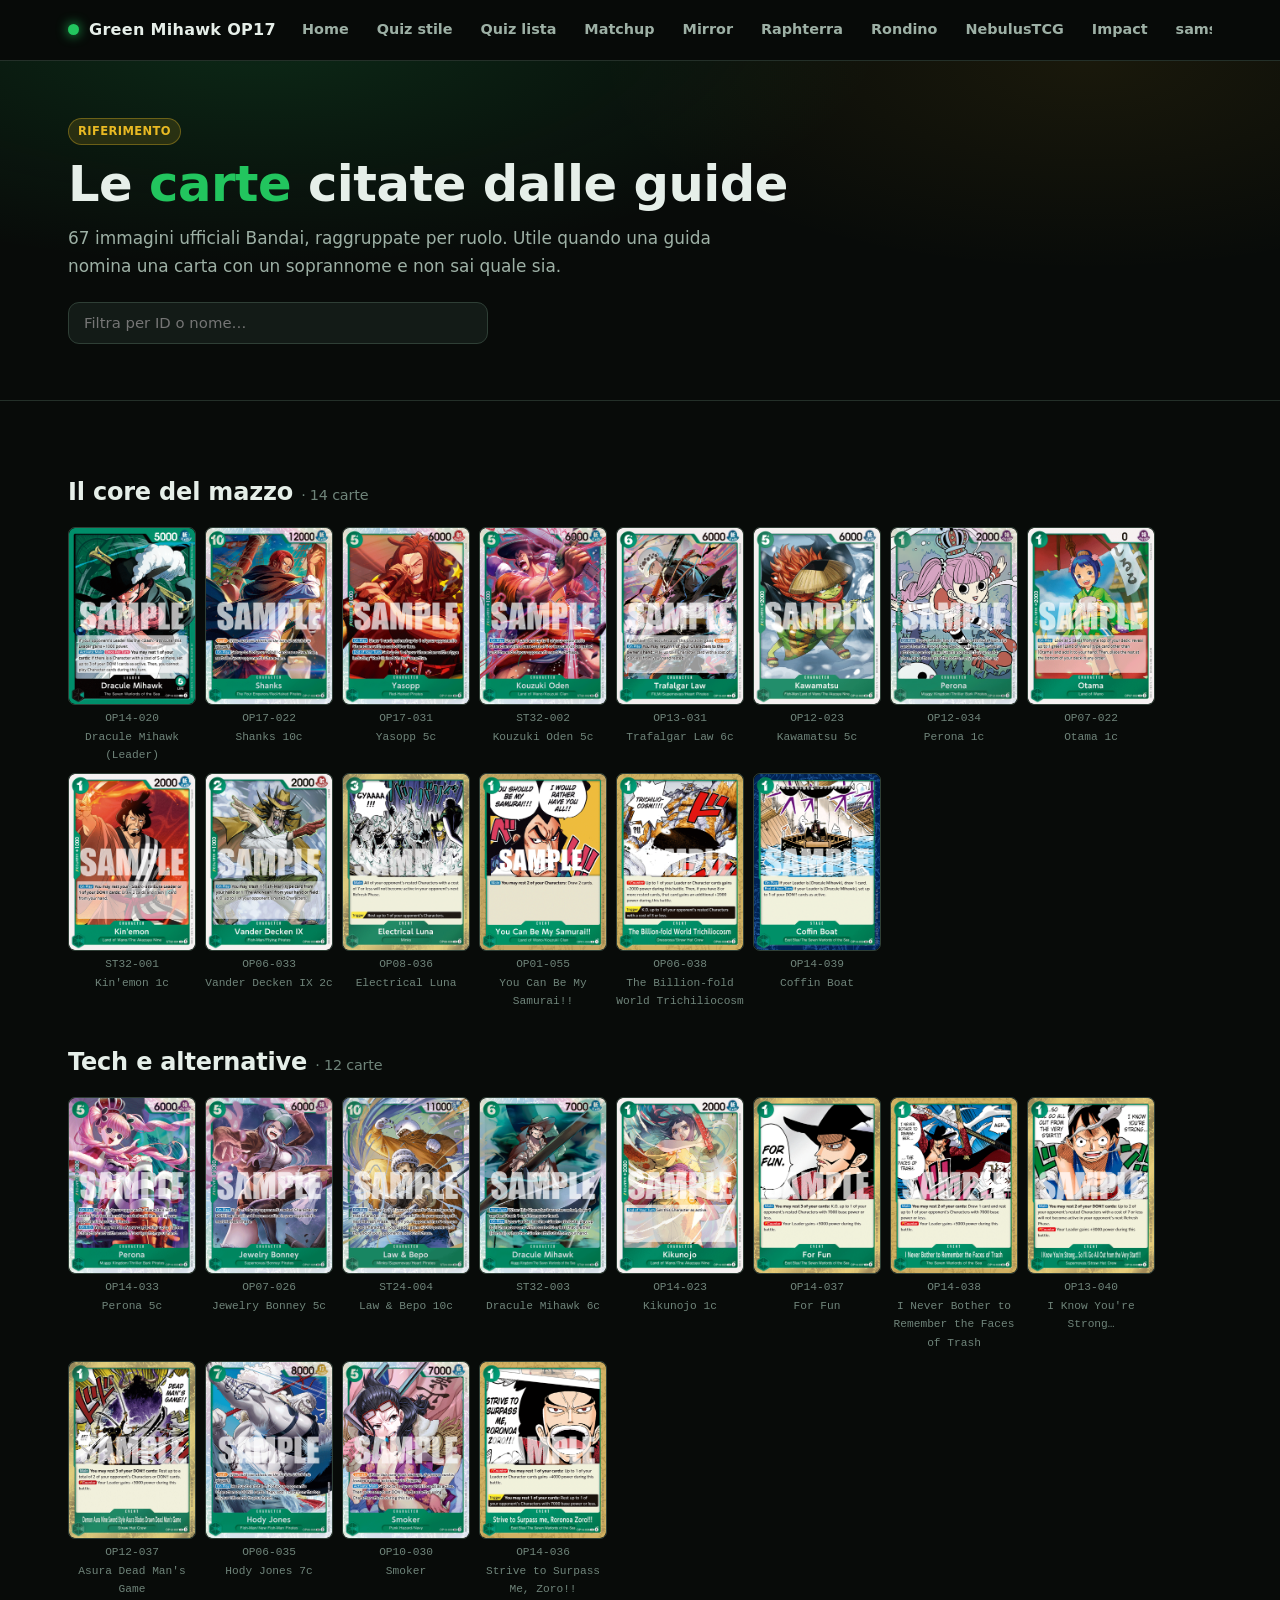
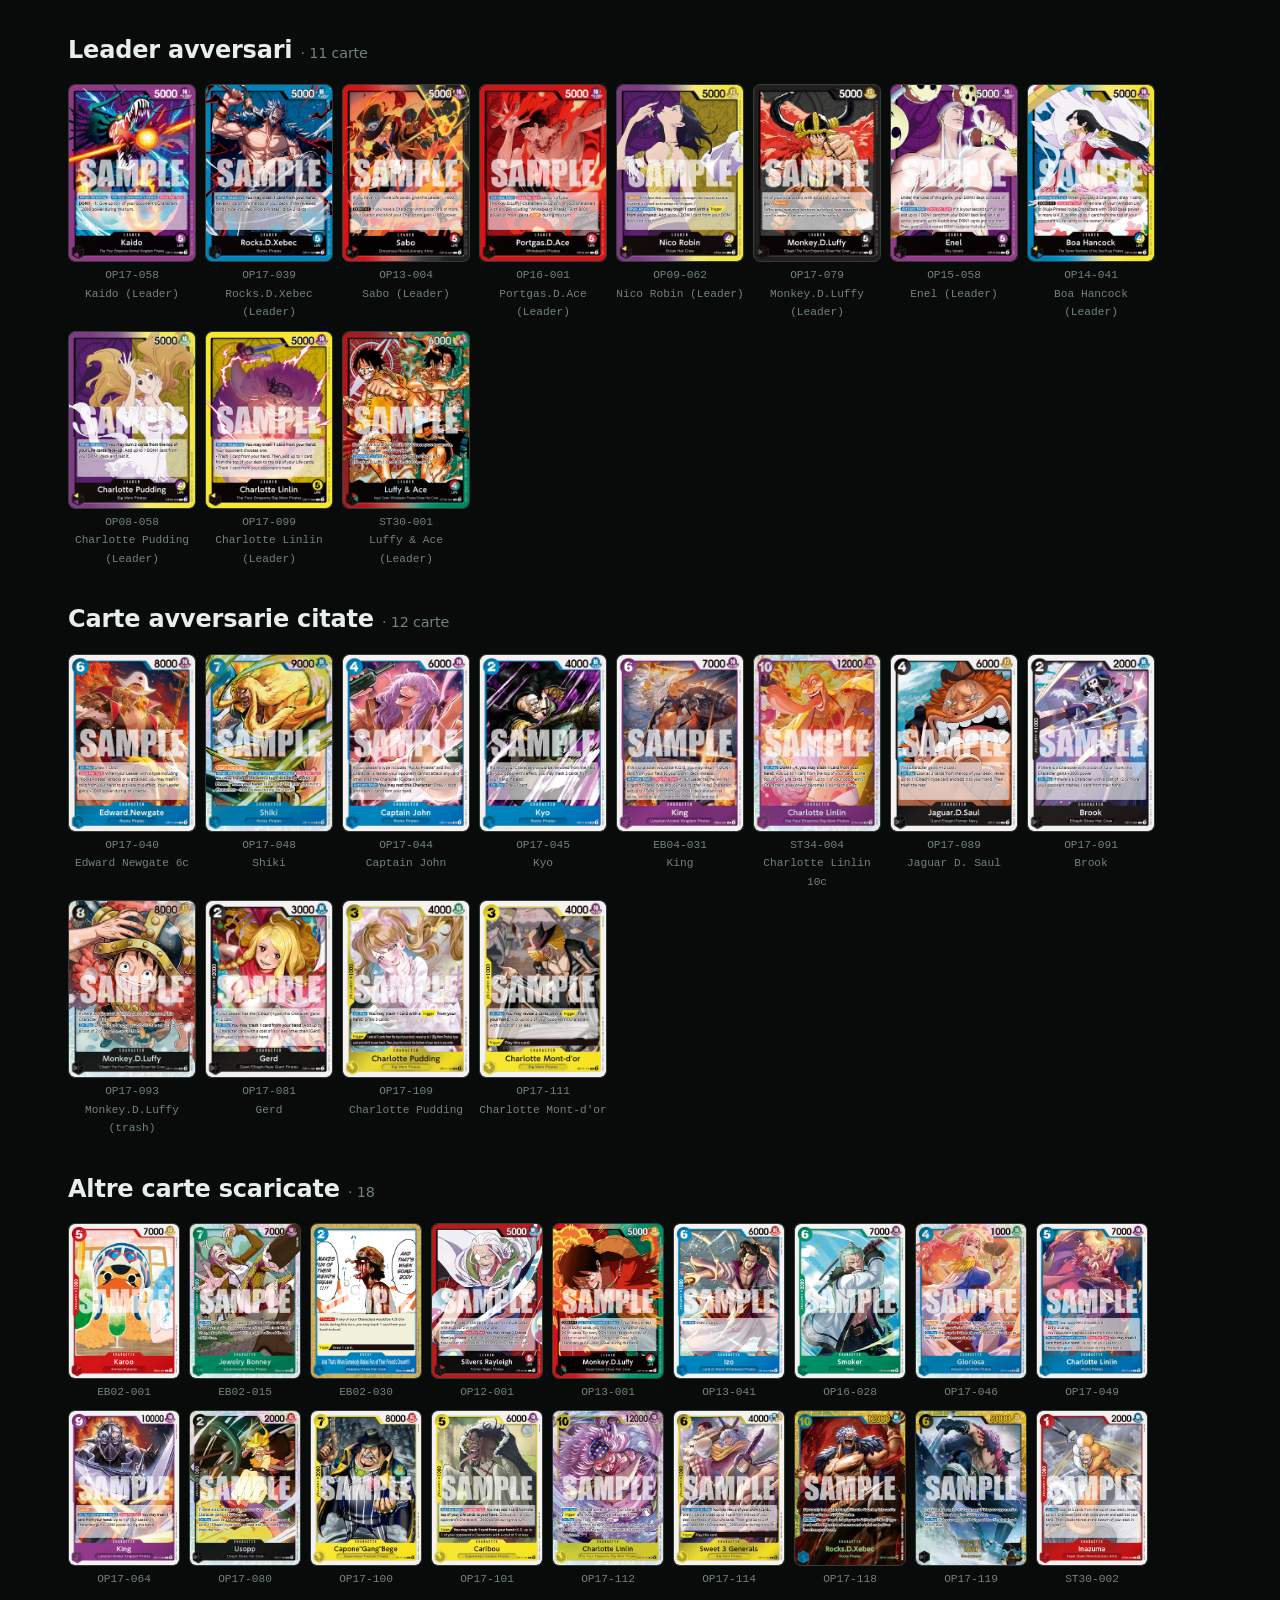
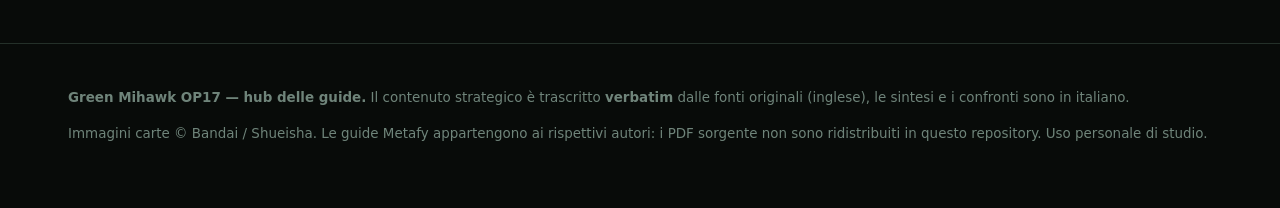
==== carte.html @ 2310300b "Hub OP17: 5 guide integrali, aggregatore matchup, sezione mirror e 2 quiz Il sito passa da pagina si" ====
<!DOCTYPE html><html lang="it"><head>
<meta charset="utf-8"><meta name="viewport" content="width=device-width,initial-scale=1">
<title>Carte — Green Mihawk OP17</title>
<meta name="description" content="Riferimento visivo delle carte citate dalle guide Green Mihawk OP17.">
<link rel="icon" href="data:image/svg+xml,<svg xmlns='http://www.w3.org/2000/svg' viewBox='0 0 100 100'><text y='.9em' font-size='90'>🗡️</text></svg>">
<link rel="stylesheet" href="assets/style.css">
</head><body>
<header class="top"><div class="wrap topbar">
<div class="brand"><span class="dot"></span><a href="index.html">Green Mihawk OP17</a></div>
<nav class="main">
<a href="index.html">Home</a>
<a href="quiz-player.html">Quiz stile</a>
<a href="quiz-deck.html">Quiz lista</a>
<a href="matchup.html">Matchup</a>
<a href="mirror.html">Mirror</a>
<a href="guide/raphterra.html">Raphterra</a>
<a href="guide/rondino.html">Rondino</a>
<a href="guide/nebulus.html">NebulusTCG</a>
<a href="guide/impact.html">Impact</a>
<a href="guide/samsans.html">samsansOP</a>
<a href="video.html">Video</a>
<a href="carte.html">Carte</a>
</nav></div></header>
<div class="hero"><div class="wrap">
<span class="badge b-sint">Riferimento</span>
<h1 style="margin-top:12px">Le <em>carte</em> citate dalle guide</h1>
<p class="sub">67 immagini ufficiali Bandai, raggruppate per ruolo. Utile quando una guida
nomina una carta con un soprannome e non sai quale sia.</p>
<input class="searchbox" style="max-width:420px" placeholder="Filtra per ID o nome…" data-searchfor=".cardbox">
</div></div>
<section><div class="wrap"><h2 class="sec" style="margin-top:32px">Il core del mazzo <span style="color:var(--dim2);font-weight:400;font-size:.9rem">· 14 carte</span></h2><div class="cardrow"><div class="cardbox" style="width:128px"><img src="carte/OP14-020.png" alt="Dracule Mihawk (Leader)" loading="lazy"><span>OP14-020<br>Dracule Mihawk (Leader)</span></div><div class="cardbox" style="width:128px"><img src="carte/OP17-022.png" alt="Shanks 10c" loading="lazy"><span>OP17-022<br>Shanks 10c</span></div><div class="cardbox" style="width:128px"><img src="carte/OP17-031.png" alt="Yasopp 5c" loading="lazy"><span>OP17-031<br>Yasopp 5c</span></div><div class="cardbox" style="width:128px"><img src="carte/ST32-002.png" alt="Kouzuki Oden 5c" loading="lazy"><span>ST32-002<br>Kouzuki Oden 5c</span></div><div class="cardbox" style="width:128px"><img src="carte/OP13-031.png" alt="Trafalgar Law 6c" loading="lazy"><span>OP13-031<br>Trafalgar Law 6c</span></div><div class="cardbox" style="width:128px"><img src="carte/OP12-023.png" alt="Kawamatsu 5c" loading="lazy"><span>OP12-023<br>Kawamatsu 5c</span></div><div class="cardbox" style="width:128px"><img src="carte/OP12-034.png" alt="Perona 1c" loading="lazy"><span>OP12-034<br>Perona 1c</span></div><div class="cardbox" style="width:128px"><img src="carte/OP07-022.png" alt="Otama 1c" loading="lazy"><span>OP07-022<br>Otama 1c</span></div><div class="cardbox" style="width:128px"><img src="carte/ST32-001.png" alt="Kin'emon 1c" loading="lazy"><span>ST32-001<br>Kin'emon 1c</span></div><div class="cardbox" style="width:128px"><img src="carte/OP06-033.png" alt="Vander Decken IX 2c" loading="lazy"><span>OP06-033<br>Vander Decken IX 2c</span></div><div class="cardbox" style="width:128px"><img src="carte/OP08-036.png" alt="Electrical Luna" loading="lazy"><span>OP08-036<br>Electrical Luna</span></div><div class="cardbox" style="width:128px"><img src="carte/OP01-055.png" alt="You Can Be My Samurai!!" loading="lazy"><span>OP01-055<br>You Can Be My Samurai!!</span></div><div class="cardbox" style="width:128px"><img src="carte/OP06-038.png" alt="The Billion-fold World Trichiliocosm" loading="lazy"><span>OP06-038<br>The Billion-fold World Trichiliocosm</span></div><div class="cardbox" style="width:128px"><img src="carte/OP14-039.png" alt="Coffin Boat" loading="lazy"><span>OP14-039<br>Coffin Boat</span></div></div><h2 class="sec" style="margin-top:32px">Tech e alternative <span style="color:var(--dim2);font-weight:400;font-size:.9rem">· 12 carte</span></h2><div class="cardrow"><div class="cardbox" style="width:128px"><img src="carte/OP14-033.png" alt="Perona 5c" loading="lazy"><span>OP14-033<br>Perona 5c</span></div><div class="cardbox" style="width:128px"><img src="carte/OP07-026.png" alt="Jewelry Bonney 5c" loading="lazy"><span>OP07-026<br>Jewelry Bonney 5c</span></div><div class="cardbox" style="width:128px"><img src="carte/ST24-004.png" alt="Law & Bepo 10c" loading="lazy"><span>ST24-004<br>Law & Bepo 10c</span></div><div class="cardbox" style="width:128px"><img src="carte/ST32-003.png" alt="Dracule Mihawk 6c" loading="lazy"><span>ST32-003<br>Dracule Mihawk 6c</span></div><div class="cardbox" style="width:128px"><img src="carte/OP14-023.png" alt="Kikunojo 1c" loading="lazy"><span>OP14-023<br>Kikunojo 1c</span></div><div class="cardbox" style="width:128px"><img src="carte/OP14-037.png" alt="For Fun" loading="lazy"><span>OP14-037<br>For Fun</span></div><div class="cardbox" style="width:128px"><img src="carte/OP14-038.png" alt="I Never Bother to Remember the Faces of Trash" loading="lazy"><span>OP14-038<br>I Never Bother to Remember the Faces of Trash</span></div><div class="cardbox" style="width:128px"><img src="carte/OP13-040.png" alt="I Know You're Strong…" loading="lazy"><span>OP13-040<br>I Know You're Strong…</span></div><div class="cardbox" style="width:128px"><img src="carte/OP12-037.png" alt="Asura Dead Man's Game" loading="lazy"><span>OP12-037<br>Asura Dead Man's Game</span></div><div class="cardbox" style="width:128px"><img src="carte/OP06-035.png" alt="Hody Jones 7c" loading="lazy"><span>OP06-035<br>Hody Jones 7c</span></div><div class="cardbox" style="width:128px"><img src="carte/OP10-030.png" alt="Smoker" loading="lazy"><span>OP10-030<br>Smoker</span></div><div class="cardbox" style="width:128px"><img src="carte/OP14-036.png" alt="Strive to Surpass Me, Zoro!!" loading="lazy"><span>OP14-036<br>Strive to Surpass Me, Zoro!!</span></div></div><h2 class="sec" style="margin-top:32px">Leader avversari <span style="color:var(--dim2);font-weight:400;font-size:.9rem">· 11 carte</span></h2><div class="cardrow"><div class="cardbox" style="width:128px"><img src="carte/OP17-058.png" alt="Kaido (Leader)" loading="lazy"><span>OP17-058<br>Kaido (Leader)</span></div><div class="cardbox" style="width:128px"><img src="carte/OP17-039.png" alt="Rocks.D.Xebec (Leader)" loading="lazy"><span>OP17-039<br>Rocks.D.Xebec (Leader)</span></div><div class="cardbox" style="width:128px"><img src="carte/OP13-004.png" alt="Sabo (Leader)" loading="lazy"><span>OP13-004<br>Sabo (Leader)</span></div><div class="cardbox" style="width:128px"><img src="carte/OP16-001.png" alt="Portgas.D.Ace (Leader)" loading="lazy"><span>OP16-001<br>Portgas.D.Ace (Leader)</span></div><div class="cardbox" style="width:128px"><img src="carte/OP09-062.png" alt="Nico Robin (Leader)" loading="lazy"><span>OP09-062<br>Nico Robin (Leader)</span></div><div class="cardbox" style="width:128px"><img src="carte/OP17-079.png" alt="Monkey.D.Luffy (Leader)" loading="lazy"><span>OP17-079<br>Monkey.D.Luffy (Leader)</span></div><div class="cardbox" style="width:128px"><img src="carte/OP15-058.png" alt="Enel (Leader)" loading="lazy"><span>OP15-058<br>Enel (Leader)</span></div><div class="cardbox" style="width:128px"><img src="carte/OP14-041.png" alt="Boa Hancock (Leader)" loading="lazy"><span>OP14-041<br>Boa Hancock (Leader)</span></div><div class="cardbox" style="width:128px"><img src="carte/OP08-058.png" alt="Charlotte Pudding (Leader)" loading="lazy"><span>OP08-058<br>Charlotte Pudding (Leader)</span></div><div class="cardbox" style="width:128px"><img src="carte/OP17-099.png" alt="Charlotte Linlin (Leader)" loading="lazy"><span>OP17-099<br>Charlotte Linlin (Leader)</span></div><div class="cardbox" style="width:128px"><img src="carte/ST30-001.png" alt="Luffy & Ace (Leader)" loading="lazy"><span>ST30-001<br>Luffy & Ace (Leader)</span></div></div><h2 class="sec" style="margin-top:32px">Carte avversarie citate <span style="color:var(--dim2);font-weight:400;font-size:.9rem">· 12 carte</span></h2><div class="cardrow"><div class="cardbox" style="width:128px"><img src="carte/OP17-040.png" alt="Edward Newgate 6c" loading="lazy"><span>OP17-040<br>Edward Newgate 6c</span></div><div class="cardbox" style="width:128px"><img src="carte/OP17-048.png" alt="Shiki" loading="lazy"><span>OP17-048<br>Shiki</span></div><div class="cardbox" style="width:128px"><img src="carte/OP17-044.png" alt="Captain John" loading="lazy"><span>OP17-044<br>Captain John</span></div><div class="cardbox" style="width:128px"><img src="carte/OP17-045.png" alt="Kyo" loading="lazy"><span>OP17-045<br>Kyo</span></div><div class="cardbox" style="width:128px"><img src="carte/EB04-031.png" alt="King" loading="lazy"><span>EB04-031<br>King</span></div><div class="cardbox" style="width:128px"><img src="carte/ST34-004.png" alt="Charlotte Linlin 10c" loading="lazy"><span>ST34-004<br>Charlotte Linlin 10c</span></div><div class="cardbox" style="width:128px"><img src="carte/OP17-089.png" alt="Jaguar D. Saul" loading="lazy"><span>OP17-089<br>Jaguar D. Saul</span></div><div class="cardbox" style="width:128px"><img src="carte/OP17-091.png" alt="Brook" loading="lazy"><span>OP17-091<br>Brook</span></div><div class="cardbox" style="width:128px"><img src="carte/OP17-093.png" alt="Monkey.D.Luffy (trash)" loading="lazy"><span>OP17-093<br>Monkey.D.Luffy (trash)</span></div><div class="cardbox" style="width:128px"><img src="carte/OP17-081.png" alt="Gerd" loading="lazy"><span>OP17-081<br>Gerd</span></div><div class="cardbox" style="width:128px"><img src="carte/OP17-109.png" alt="Charlotte Pudding" loading="lazy"><span>OP17-109<br>Charlotte Pudding</span></div><div class="cardbox" style="width:128px"><img src="carte/OP17-111.png" alt="Charlotte Mont-d'or" loading="lazy"><span>OP17-111<br>Charlotte Mont-d'or</span></div></div><h2 class="sec" style="margin-top:32px">Altre carte scaricate <span style="color:var(--dim2);font-weight:400;font-size:.9rem">· 18</span></h2><div class="cardrow"><div class="cardbox" style="width:112px"><img src="carte/EB02-001.png" alt="" loading="lazy"><span>EB02-001</span></div><div class="cardbox" style="width:112px"><img src="carte/EB02-015.png" alt="" loading="lazy"><span>EB02-015</span></div><div class="cardbox" style="width:112px"><img src="carte/EB02-030.png" alt="" loading="lazy"><span>EB02-030</span></div><div class="cardbox" style="width:112px"><img src="carte/OP12-001.png" alt="" loading="lazy"><span>OP12-001</span></div><div class="cardbox" style="width:112px"><img src="carte/OP13-001.png" alt="" loading="lazy"><span>OP13-001</span></div><div class="cardbox" style="width:112px"><img src="carte/OP13-041.png" alt="" loading="lazy"><span>OP13-041</span></div><div class="cardbox" style="width:112px"><img src="carte/OP16-028.png" alt="" loading="lazy"><span>OP16-028</span></div><div class="cardbox" style="width:112px"><img src="carte/OP17-046.png" alt="" loading="lazy"><span>OP17-046</span></div><div class="cardbox" style="width:112px"><img src="carte/OP17-049.png" alt="" loading="lazy"><span>OP17-049</span></div><div class="cardbox" style="width:112px"><img src="carte/OP17-064.png" alt="" loading="lazy"><span>OP17-064</span></div><div class="cardbox" style="width:112px"><img src="carte/OP17-080.png" alt="" loading="lazy"><span>OP17-080</span></div><div class="cardbox" style="width:112px"><img src="carte/OP17-100.png" alt="" loading="lazy"><span>OP17-100</span></div><div class="cardbox" style="width:112px"><img src="carte/OP17-101.png" alt="" loading="lazy"><span>OP17-101</span></div><div class="cardbox" style="width:112px"><img src="carte/OP17-112.png" alt="" loading="lazy"><span>OP17-112</span></div><div class="cardbox" style="width:112px"><img src="carte/OP17-114.png" alt="" loading="lazy"><span>OP17-114</span></div><div class="cardbox" style="width:112px"><img src="carte/OP17-118.png" alt="" loading="lazy"><span>OP17-118</span></div><div class="cardbox" style="width:112px"><img src="carte/OP17-119.png" alt="" loading="lazy"><span>OP17-119</span></div><div class="cardbox" style="width:112px"><img src="carte/ST30-002.png" alt="" loading="lazy"><span>ST30-002</span></div></div></div></section>
<footer><div class="wrap">
<p><b>Green Mihawk OP17 — hub delle guide.</b> Il contenuto strategico è trascritto <b>verbatim</b> dalle
fonti originali (inglese), le sintesi e i confronti sono in italiano.</p>
<p>Immagini carte © Bandai / Shueisha. Le guide Metafy appartengono ai rispettivi autori: i PDF sorgente
non sono ridistribuiti in questo repository. Uso personale di studio.</p>
</div></footer>
<script src="assets/app.js"></script></body></html>
---- assets/style.css ----
/* ===== Green Mihawk OP17 — Hub guide ===== */
:root{
  --bg:#080b09; --bg2:#0e1411; --panel:#131b17; --panel2:#18221d;
  --line:#243029; --line2:#2f3f36;
  --txt:#e6efe9; --dim:#9db0a5; --dim2:#6f847a;
  --green:#22c55e; --green2:#15803d; --gold:#e8b923; --red:#ef4444;
  --raph:#22c55e; --rond:#38bdf8; --neb:#a78bfa; --impact:#fb923c; --sam:#f472b6;
  --r:14px; --mw:1180px;
  --ok:#22c55e; --even:#e8b923; --bad:#ef4444;
}
*{box-sizing:border-box}
html{scroll-behavior:smooth; scroll-padding-top:86px}
body{
  margin:0; background:var(--bg); color:var(--txt); line-height:1.65;
  font-family:'Segoe UI',system-ui,-apple-system,Roboto,Helvetica,Arial,sans-serif;
  -webkit-text-size-adjust:100%;
}
img{max-width:100%; display:block}
a{color:var(--green); text-decoration:none}
a:hover{text-decoration:underline}
.wrap{max-width:var(--mw); margin:0 auto; padding:0 18px}

/* ---- header ---- */
header.top{
  position:sticky; top:0; z-index:50; background:rgba(8,11,9,.93);
  backdrop-filter:blur(10px); border-bottom:1px solid var(--line);
}
.topbar{display:flex; align-items:center; gap:14px; height:60px}
.brand{display:flex; align-items:center; gap:10px; font-weight:800; letter-spacing:.3px; white-space:nowrap}
.brand .dot{width:11px;height:11px;border-radius:50%;background:var(--green);box-shadow:0 0 12px var(--green)}
.brand a{color:var(--txt)}
/* min-width:0 e' obbligatorio: senza, la nav (flex item) allarga tutta la pagina su mobile */
.topbar{min-width:0}
nav.main{display:flex; gap:4px; margin-left:auto; overflow-x:auto; scrollbar-width:none; min-width:0}
nav.main::-webkit-scrollbar{display:none}
nav.main a{
  color:var(--dim); padding:7px 12px; border-radius:9px; font-size:.9rem;
  font-weight:600; white-space:nowrap; transition:.15s;
}
nav.main a:hover{background:var(--panel); color:var(--txt); text-decoration:none}
nav.main a.on{background:var(--green2); color:#fff}

/* ---- hero ---- */
.hero{position:relative; padding:56px 0 40px; border-bottom:1px solid var(--line);
  background:radial-gradient(900px 340px at 20% -10%,rgba(34,197,94,.16),transparent 70%),
             radial-gradient(700px 300px at 85% 0%,rgba(232,185,35,.08),transparent 70%)}
.hero h1{font-size:clamp(1.9rem,5vw,3.1rem); margin:0 0 12px; line-height:1.12; letter-spacing:-.5px}
.hero h1 em{font-style:normal; color:var(--green)}
.hero p.sub{color:var(--dim); font-size:1.06rem; max-width:64ch; margin:0 0 22px}
.hero-grid{display:grid; grid-template-columns:1fr auto; gap:30px; align-items:center}
.hero-card{width:190px; border-radius:12px; box-shadow:0 18px 50px rgba(0,0,0,.6); border:1px solid var(--line2)}

/* ---- generic blocks ---- */
section{padding:40px 0}
h2.sec{font-size:1.5rem; margin:0 0 6px; letter-spacing:-.2px}
h2.sec .n{color:var(--green); font-variant-numeric:tabular-nums; margin-right:8px}
p.lede{color:var(--dim); margin:0 0 22px; max-width:72ch}

.grid{display:grid; gap:16px}
.g2{grid-template-columns:repeat(2,1fr)}
.g3{grid-template-columns:repeat(3,1fr)}
.g4{grid-template-columns:repeat(4,1fr)}
@media(max-width:900px){.g3,.g4{grid-template-columns:repeat(2,1fr)}}
@media(max-width:620px){.g2,.g3,.g4{grid-template-columns:1fr}}

.card{
  background:var(--panel); border:1px solid var(--line); border-radius:var(--r);
  padding:18px; transition:.16s;
}
.card h3{margin:0 0 8px; font-size:1.06rem}
.card p{margin:0; color:var(--dim); font-size:.93rem}
a.card{color:inherit; display:block}
a.card:hover{border-color:var(--green2); transform:translateY(-2px); text-decoration:none;
  box-shadow:0 10px 30px rgba(0,0,0,.4)}

/* ---- badges ---- */
.badge{display:inline-flex; align-items:center; gap:5px; font-size:.72rem; font-weight:800;
  padding:3px 9px; border-radius:999px; letter-spacing:.4px; text-transform:uppercase}
.b-raph{background:rgba(34,197,94,.16); color:var(--raph); border:1px solid rgba(34,197,94,.35)}
.b-rond{background:rgba(56,189,248,.14); color:var(--rond); border:1px solid rgba(56,189,248,.35)}
.b-neb{background:rgba(167,139,250,.14); color:var(--neb); border:1px solid rgba(167,139,250,.35)}
.b-impact{background:rgba(251,146,60,.14); color:var(--impact); border:1px solid rgba(251,146,60,.35)}
.b-sam{background:rgba(244,114,182,.14); color:var(--sam); border:1px solid rgba(244,114,182,.35)}
.b-sint{background:rgba(232,185,35,.14); color:var(--gold); border:1px solid rgba(232,185,35,.35)}

/* verdetto matchup */
.verdict{display:inline-block; font-weight:800; font-size:.74rem; padding:3px 10px;
  border-radius:999px; text-transform:uppercase; letter-spacing:.4px}
.v-fav{background:rgba(34,197,94,.18); color:#4ade80}
.v-even{background:rgba(232,185,35,.16); color:var(--gold)}
.v-unf{background:rgba(239,68,68,.16); color:#f87171}

/* ---- tabs ---- */
.tabs{display:flex; gap:6px; flex-wrap:wrap; margin:0 0 22px; padding-bottom:10px;
  border-bottom:1px solid var(--line)}
.tabs button{
  background:var(--panel); color:var(--dim); border:1px solid var(--line);
  padding:8px 14px; border-radius:10px; cursor:pointer; font-size:.88rem;
  font-weight:600; font-family:inherit; transition:.15s;
}
.tabs button:hover{color:var(--txt); border-color:var(--line2)}
.tabs button.on{background:var(--green2); color:#fff; border-color:var(--green2)}
.tabpane{display:none}
.tabpane.on{display:block; animation:fade .22s ease}
@keyframes fade{from{opacity:0;transform:translateY(5px)}to{opacity:1;transform:none}}

/* ---- prosa verbatim ---- */
.verb{font-size:.97rem}
.verb h2{font-size:1.35rem; margin:34px 0 10px; padding-top:14px; border-top:1px solid var(--line)}
.verb h3{font-size:1.1rem; margin:24px 0 8px; color:var(--txt)}
.verb h4{font-size:.98rem; margin:18px 0 6px; color:var(--gold)}
.verb p{margin:0 0 11px}
.verb ul,.verb ol{margin:0 0 13px; padding-left:22px}
.verb li{margin:0 0 5px}
.verb strong{color:#fff}
.verb table{width:100%; border-collapse:collapse; margin:14px 0; font-size:.88rem}
.verb th,.verb td{border:1px solid var(--line2); padding:8px 10px; text-align:left; vertical-align:top}
.verb th{background:var(--panel2); color:var(--gold); font-size:.8rem; text-transform:uppercase;
  letter-spacing:.4px}
.verb hr{border:0; border-top:1px solid var(--line); margin:26px 0}

/* callout */
.note{border-left:3px solid var(--gold); background:rgba(232,185,35,.07);
  padding:11px 14px; border-radius:0 9px 9px 0; margin:14px 0; font-size:.9rem; color:#f0e3b8}
.note.warn{border-color:var(--red); background:rgba(239,68,68,.08); color:#fbc4c4}
.note.trunc{border-color:var(--red); background:rgba(239,68,68,.1); font-weight:600}
.board{border:1px dashed var(--line2); background:var(--bg2); border-radius:10px;
  padding:12px 14px; margin:14px 0; font-size:.88rem; color:var(--dim)}
.board b{color:var(--green); display:block; margin-bottom:5px; font-size:.75rem;
  text-transform:uppercase; letter-spacing:.5px}
.vid{display:flex; align-items:center; gap:10px; background:var(--panel2); border:1px solid var(--line);
  border-radius:10px; padding:10px 13px; margin:13px 0; font-size:.9rem}
.vid .ic{color:var(--red); font-size:1.25rem; line-height:1}

/* carte inline */
.cardchip{display:inline-flex; align-items:center; gap:7px; background:var(--panel2);
  border:1px solid var(--line2); border-radius:9px; padding:4px 10px 4px 4px; margin:3px 5px 3px 0;
  font-size:.84rem; font-weight:600; vertical-align:middle}
.cardchip img{width:28px; border-radius:3px}
.cardrow{display:flex; flex-wrap:wrap; gap:9px; margin:14px 0}
.cardbox{width:112px; text-align:center}
.cardbox img{border-radius:7px; border:1px solid var(--line2); width:100%}
.cardbox span{display:block; font-size:.7rem; color:var(--dim2); margin-top:4px; font-family:ui-monospace,monospace}
figure{margin:18px 0}
figure img{border-radius:11px; border:1px solid var(--line2)}
figcaption{font-size:.8rem; color:var(--dim2); margin-top:7px; text-align:center}

/* ---- accordion ---- */
details.acc{border:1px solid var(--line); border-radius:11px; margin:0 0 10px; background:var(--panel);
  overflow:hidden}
details.acc>summary{
  cursor:pointer; padding:14px 16px; font-weight:700; list-style:none;
  display:flex; align-items:center; gap:10px; transition:.15s;
}
details.acc>summary::-webkit-details-marker{display:none}
details.acc>summary:hover{background:var(--panel2)}
details.acc>summary::after{content:'▾'; margin-left:auto; color:var(--dim); transition:.2s}
details.acc[open]>summary::after{transform:rotate(180deg)}
details.acc[open]>summary{border-bottom:1px solid var(--line); background:var(--panel2)}
.acc-body{padding:16px}

/* ---- quiz ---- */
.quiz{max-width:760px; margin:0 auto}
.qbar{height:5px; background:var(--panel2); border-radius:99px; overflow:hidden; margin-bottom:26px}
.qbar i{display:block; height:100%; background:linear-gradient(90deg,var(--green2),var(--green));
  width:0; transition:width .35s ease}
.qstep{display:none}
.qstep.on{display:block; animation:fade .25s ease}
.qstep h3{font-size:1.3rem; margin:0 0 6px; line-height:1.3}
.qstep .qhint{color:var(--dim); font-size:.9rem; margin:0 0 20px}
.opts{display:grid; gap:10px}
.opt{
  display:flex; gap:12px; align-items:flex-start; text-align:left; width:100%;
  background:var(--panel); border:1px solid var(--line); color:var(--txt);
  padding:14px 16px; border-radius:11px; cursor:pointer; font-family:inherit;
  font-size:.95rem; transition:.15s;
}
.opt:hover{border-color:var(--green2); background:var(--panel2)}
.opt.sel{border-color:var(--green); background:rgba(34,197,94,.1)}
.opt b{display:block; margin-bottom:3px}
.opt span{color:var(--dim); font-size:.86rem; display:block}
.opt .k{flex:0 0 26px; height:26px; border-radius:7px; background:var(--panel2); border:1px solid var(--line2);
  display:grid; place-items:center; font-size:.76rem; font-weight:800; color:var(--dim)}
.opt.sel .k{background:var(--green2); color:#fff; border-color:var(--green2)}
.qnav{display:flex; gap:10px; margin-top:22px; align-items:center}
.btn{background:var(--green2); color:#fff; border:0; padding:11px 22px; border-radius:10px;
  font-weight:700; cursor:pointer; font-family:inherit; font-size:.93rem; transition:.15s}
.btn:hover{background:var(--green)}
.btn[disabled]{opacity:.4; cursor:not-allowed}
.btn.ghost{background:transparent; border:1px solid var(--line2); color:var(--dim)}
.btn.ghost:hover{background:var(--panel); color:var(--txt)}
.qcount{margin-left:auto; color:var(--dim2); font-size:.85rem; font-variant-numeric:tabular-nums}

/* risultato quiz */
.res{display:none}
.res.on{display:block; animation:fade .3s ease}
.res-head{text-align:center; padding:28px 20px; background:var(--panel);
  border:1px solid var(--line); border-radius:var(--r); margin-bottom:22px}
.res-head .eyebrow{color:var(--dim); font-size:.82rem; text-transform:uppercase; letter-spacing:1px}
.res-head h2{font-size:2rem; margin:8px 0; color:var(--green)}
.res-head p{color:var(--dim); margin:0; max-width:56ch; margin-inline:auto}
.bars{display:grid; gap:9px; margin:18px 0}
.bar{display:grid; grid-template-columns:130px 1fr 42px; gap:11px; align-items:center; font-size:.87rem}
.bar .t{color:var(--dim); text-align:right}
.bar .track{height:9px; background:var(--panel2); border-radius:99px; overflow:hidden}
.bar .track i{display:block; height:100%; border-radius:99px; background:var(--green); width:0;
  transition:width .6s cubic-bezier(.2,.8,.3,1)}
.bar .v{color:var(--dim2); font-variant-numeric:tabular-nums; font-size:.8rem}

/* ---- matchup ---- */
.mu-list{display:grid; gap:10px}
.mu-row{display:grid; grid-template-columns:52px 1fr auto; gap:14px; align-items:center;
  background:var(--panel); border:1px solid var(--line); border-radius:12px; padding:11px 15px;
  cursor:pointer; transition:.15s; color:inherit}
.mu-row:hover{border-color:var(--green2); text-decoration:none; transform:translateX(3px)}
.mu-row img{width:52px; border-radius:6px}
.mu-row .nm{font-weight:700}
.mu-row .src{color:var(--dim2); font-size:.78rem}
.consensus{border-left:3px solid var(--green); background:rgba(34,197,94,.07); padding:12px 15px;
  border-radius:0 10px 10px 0; margin:13px 0}
.conflict{border-left:3px solid var(--red); background:rgba(239,68,68,.07); padding:12px 15px;
  border-radius:0 10px 10px 0; margin:13px 0}
/* solo il <b> titolo (figlio diretto) diventa etichetta: i <b> nel testo restano inline */
.consensus>b:first-child,.conflict>b:first-child{display:block; font-size:.74rem;
  text-transform:uppercase; letter-spacing:.6px; margin-bottom:6px}
.consensus>b:first-child{color:var(--green)} .conflict>b:first-child{color:#f87171}
.consensus li b,.conflict li b,.consensus p b,.conflict p b{color:#fff}
.srcline{display:grid; grid-template-columns:auto 1fr; gap:11px; padding:9px 0;
  border-bottom:1px solid var(--line); font-size:.92rem}
.srcline:last-child{border-bottom:0}

/* ---- video ---- */
.vgrid{display:grid; grid-template-columns:repeat(auto-fill,minmax(270px,1fr)); gap:14px}
.vcard{background:var(--panel); border:1px solid var(--line); border-radius:12px; padding:14px;
  color:inherit; display:block; transition:.15s}
.vcard:hover{border-color:var(--red); text-decoration:none; transform:translateY(-2px)}
.vcard .pl{color:var(--red); font-weight:800; font-size:.8rem; margin-bottom:5px}
.vcard h4{margin:0 0 4px; font-size:.95rem; line-height:1.35}
.vcard p{margin:0; color:var(--dim2); font-size:.8rem}

/* ---- misc ---- */
.kpi{display:grid; grid-template-columns:repeat(auto-fit,minmax(130px,1fr)); gap:12px; margin:20px 0}
.kpi div{background:var(--panel); border:1px solid var(--line); border-radius:11px; padding:14px;
  text-align:center}
.kpi b{display:block; font-size:1.6rem; color:var(--green); line-height:1.2}
.kpi span{font-size:.78rem; color:var(--dim)}
.toc{position:sticky; top:74px; align-self:start; max-height:calc(100vh - 100px); overflow-y:auto;
  font-size:.86rem; padding-right:6px}
.toc a{display:block; color:var(--dim); padding:4px 0 4px 11px; border-left:2px solid var(--line)}
.toc a:hover{color:var(--txt); border-color:var(--green2); text-decoration:none}
.toc a.h3{padding-left:22px; font-size:.82rem; color:var(--dim2)}
.layout{display:grid; grid-template-columns:225px 1fr; gap:34px; align-items:start}
@media(max-width:940px){.layout{grid-template-columns:1fr} .toc{display:none}}
footer{border-top:1px solid var(--line); padding:30px 0 50px; color:var(--dim2); font-size:.84rem}
.pill{display:inline-block; background:var(--panel2); border:1px solid var(--line2); color:var(--dim);
  padding:2px 9px; border-radius:99px; font-size:.75rem; margin:2px 4px 2px 0}
.searchbox{width:100%; background:var(--panel); border:1px solid var(--line2); color:var(--txt);
  padding:11px 15px; border-radius:11px; font-family:inherit; font-size:.93rem; margin-bottom:16px}
.searchbox:focus{outline:0; border-color:var(--green2)}
.hide{display:none !important}

/* ---- niente scroll orizzontale ---- */
body{overflow-x:hidden}
.hero-grid>*,.grid>*,.card,.verb,.acc-body,.srcline>*{min-width:0}
.verb p,.verb li,.card p,.srcline div{overflow-wrap:anywhere}
.tscroll{overflow-x:auto; -webkit-overflow-scrolling:touch; margin:14px 0}
.tscroll table{margin:0; min-width:520px}
.verb pre,.verb code{white-space:pre-wrap; word-break:break-word}

@media(max-width:760px){
  .wrap{padding:0 14px}
  .hero{padding:34px 0 26px}
  .hero-grid{grid-template-columns:1fr; gap:20px}
  .hero-card{width:140px}
  .kpi{grid-template-columns:repeat(2,1fr)}
  .bar{grid-template-columns:92px 1fr 34px; font-size:.8rem}
  .mu-row{grid-template-columns:42px 1fr auto; gap:10px}
  details.acc>summary{padding:12px 13px; font-size:.94rem}
  .acc-body{padding:13px}
  .cardbox{width:88px !important}
  .verb h2{font-size:1.15rem} .verb h3{font-size:1rem}
  .opt{padding:12px 13px}
  section{padding:28px 0}
  .srcline{grid-template-columns:1fr; gap:6px}
}
@media(max-width:420px){
  .kpi{grid-template-columns:1fr 1fr}
  .cardbox{width:76px !important}
}
@media print{header.top,nav.main,.tabs{display:none} .tabpane{display:block !important}}
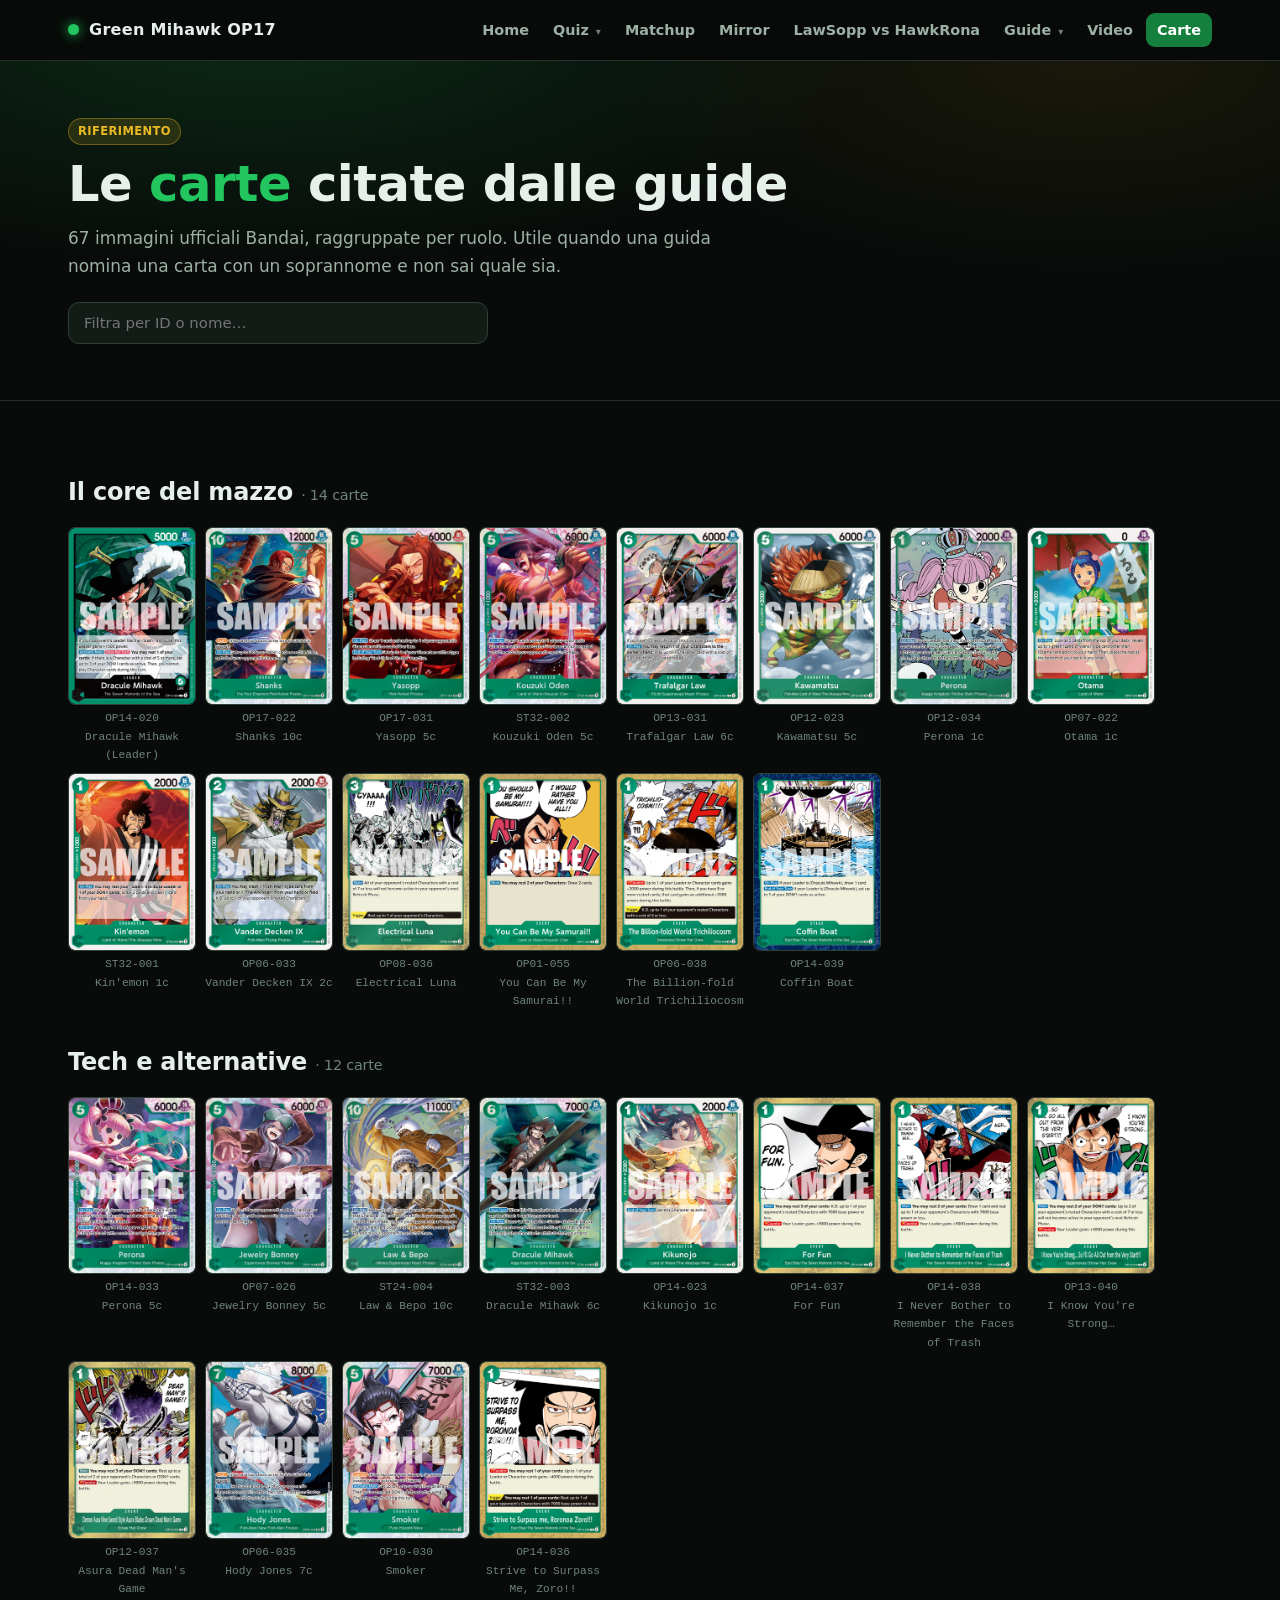
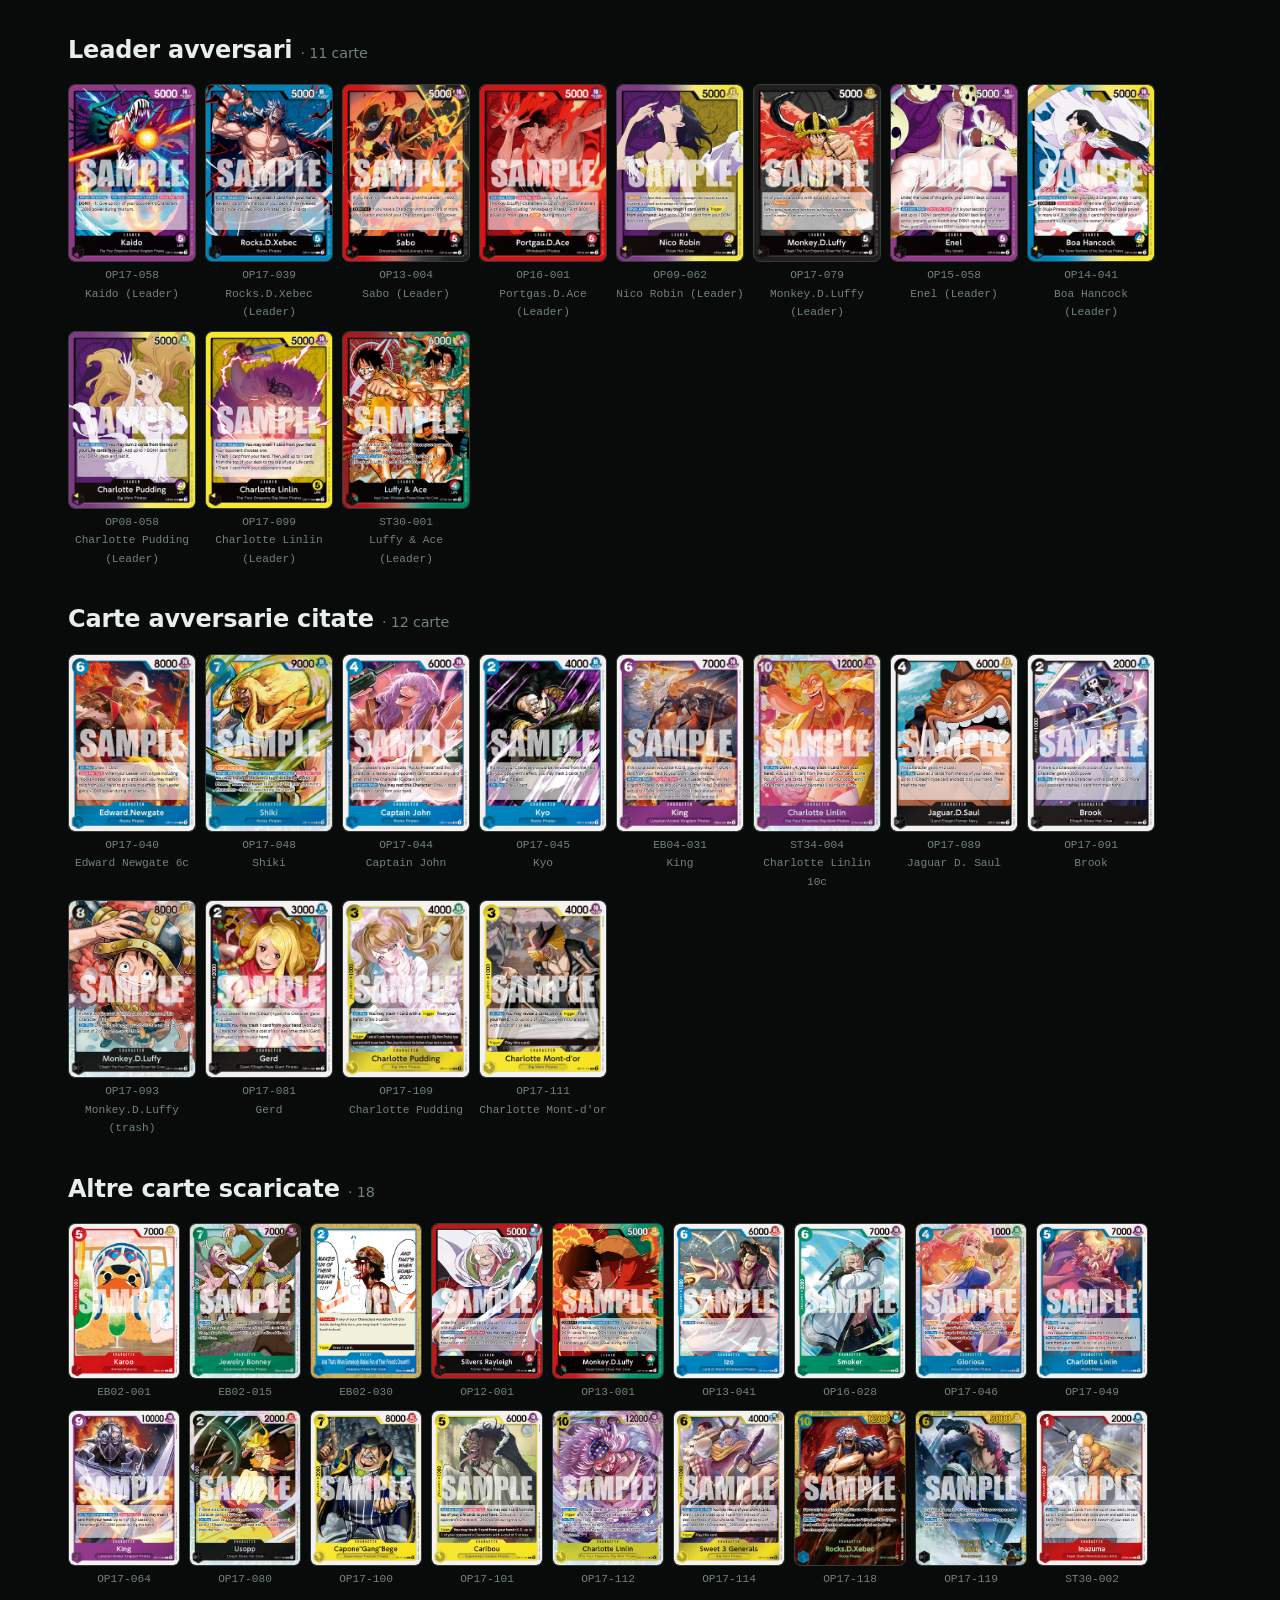
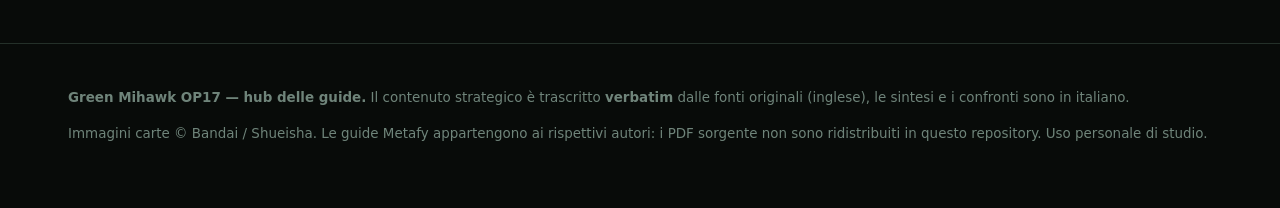
==== commit 9942bd3d: "Guide impaginate contro il muro di testo, quiz sui matchup personali, fonti di settembre integrate -" ====
--- a/carte.html
+++ b/carte.html
@@ -7,17 +7,24 @@
 </head><body>
 <header class="top"><div class="wrap topbar">
 <div class="brand"><span class="dot"></span><a href="index.html">Green Mihawk OP17</a></div>
+<button class="navtoggle" type="button" aria-label="Apri il menu" aria-expanded="false"><span></span></button>
 <nav class="main">
 <a href="index.html">Home</a>
-<a href="quiz-player.html">Quiz stile</a>
-<a href="quiz-deck.html">Quiz lista</a>
+<div class="dd"><button class="dd-b" type="button" aria-expanded="false">Quiz <i>▾</i></button><div class="dd-m">
+ <a href="quiz-deck.html"><b>Quale lista fa per te</b><span>11 domande, compresi i matchup che soffri tu</span></a>
+ <a href="quiz-player.html"><b>Che giocatore sei</b><span>A quale dei cinque autori somigli</span></a>
+</div></div>
 <a href="matchup.html">Matchup</a>
 <a href="mirror.html">Mirror</a>
-<a href="guide/raphterra.html">Raphterra</a>
-<a href="guide/rondino.html">Rondino</a>
-<a href="guide/nebulus.html">NebulusTCG</a>
-<a href="guide/impact.html">Impact</a>
-<a href="guide/samsans.html">samsansOP</a>
+<a href="confronto.html">LawSopp vs HawkRona</a>
+<div class="dd"><button class="dd-b" type="button" aria-expanded="false">Guide <i>▾</i></button><div class="dd-m">
+ <a href="guide/raphterra.html"><b><i class="sw" style="background:var(--raph)"></i>Raphterra</b><span>La più sistematica · 6 capitoli</span></a>
+ <a href="guide/rondino.html"><b><i class="sw" style="background:var(--rond)"></i>Rondino</b><span>La matchups bible · masterclass 16/09</span></a>
+ <a href="guide/nebulus.html"><b><i class="sw" style="background:var(--neb)"></i>NebulusTCG</b><span>Tech, probabilità, mazzi gialli</span></a>
+ <a href="guide/impact.html"><b><i class="sw" style="background:var(--impact)"></i>Impact</b><span>Law + Yasopp · slide, video, Q&amp;A 17/09</span></a>
+ <a href="guide/samsans.html"><b><i class="sw" style="background:var(--sam)"></i>samsansOP</b><span>Mihawk 6c + Perona 5c · video</span></a>
+ <a href="guide/dojo.html"><b><i class="sw" style="background:var(--dojo)"></i>The Dojo</b><span>Sessioni: VOD review e ladder di Elijah</span></a>
+</div></div>
 <a href="video.html">Video</a>
 <a href="carte.html">Carte</a>
 </nav></div></header>
--- a/assets/style.css
+++ b/assets/style.css
@@ -4,7 +4,7 @@
   --line:#243029; --line2:#2f3f36;
   --txt:#e6efe9; --dim:#9db0a5; --dim2:#6f847a;
   --green:#22c55e; --green2:#15803d; --gold:#e8b923; --red:#ef4444;
-  --raph:#22c55e; --rond:#38bdf8; --neb:#a78bfa; --impact:#fb923c; --sam:#f472b6;
+  --raph:#22c55e; --rond:#38bdf8; --neb:#a78bfa; --impact:#fb923c; --sam:#f472b6; --dojo:#2dd4bf;
   --r:14px; --mw:1180px;
   --ok:#22c55e; --even:#e8b923; --bad:#ef4444;
 }
@@ -31,14 +31,48 @@
 .brand a{color:var(--txt)}
 /* min-width:0 e' obbligatorio: senza, la nav (flex item) allarga tutta la pagina su mobile */
 .topbar{min-width:0}
-nav.main{display:flex; gap:4px; margin-left:auto; overflow-x:auto; scrollbar-width:none; min-width:0}
-nav.main::-webkit-scrollbar{display:none}
-nav.main a{
-  color:var(--dim); padding:7px 12px; border-radius:9px; font-size:.9rem;
-  font-weight:600; white-space:nowrap; transition:.15s;
-}
-nav.main a:hover{background:var(--panel); color:var(--txt); text-decoration:none}
-nav.main a.on{background:var(--green2); color:#fff}
+/* guide e quiz stanno in due tendine: il menu entra in una riga senza tagliare nessuna voce */
+nav.main{display:flex; align-items:center; gap:2px; margin-left:auto; min-width:0}
+nav.main>a,.dd-b{
+  color:var(--dim); padding:7px 11px; border-radius:9px; font-size:.9rem;
+  font-weight:600; white-space:nowrap; transition:.15s; background:none; border:0;
+  font-family:inherit; cursor:pointer; line-height:1.4;
+}
+nav.main>a:hover,.dd-b:hover,.dd.open .dd-b{background:var(--panel); color:var(--txt); text-decoration:none}
+nav.main>a.on,.dd.on>.dd-b{background:var(--green2); color:#fff}
+.dd{position:relative}
+.dd-b i{font-style:normal; font-size:.7em; margin-left:2px; opacity:.7}
+.dd-m{position:absolute; top:calc(100% + 6px); right:0; min-width:270px; background:var(--panel);
+  border:1px solid var(--line2); border-radius:12px; padding:6px; box-shadow:0 18px 40px rgba(0,0,0,.55);
+  display:none; z-index:60}
+.dd-m::before{content:''; position:absolute; top:-8px; left:0; right:0; height:8px}
+.dd:hover .dd-m,.dd:focus-within .dd-m,.dd.open .dd-m{display:block}
+.dd-m a{display:block; padding:8px 11px; border-radius:8px; color:var(--txt)}
+.dd-m a:hover{background:var(--panel2); text-decoration:none}
+.dd-m a.on{background:rgba(34,197,94,.14)}
+.dd-m b{display:flex; align-items:center; gap:8px; font-size:.9rem}
+.dd-m span{display:block; color:var(--dim2); font-size:.78rem; font-weight:400}
+.sw{display:inline-block; width:9px; height:9px; border-radius:50%; flex:0 0 9px}
+.navtoggle{display:none; margin-left:auto; width:40px; height:36px; border-radius:9px; border:1px solid var(--line2);
+  background:var(--panel); cursor:pointer; position:relative}
+.navtoggle span,.navtoggle span::before,.navtoggle span::after{position:absolute; left:11px; width:16px; height:2px;
+  background:var(--txt); border-radius:2px; content:''; transition:.2s}
+.navtoggle span{top:17px} .navtoggle span::before{left:0; top:-5px} .navtoggle span::after{left:0; top:5px}
+.menu-open .navtoggle span{background:transparent}
+.menu-open .navtoggle span::before{top:0; transform:rotate(45deg)}
+.menu-open .navtoggle span::after{top:0; transform:rotate(-45deg)}
+@media(max-width:980px){
+  .navtoggle{display:block}
+  nav.main{display:none; position:absolute; top:60px; left:0; right:0; flex-direction:column; align-items:stretch;
+    gap:2px; background:var(--bg); border-bottom:1px solid var(--line); padding:10px 14px 16px;
+    max-height:calc(100vh - 60px); overflow-y:auto; box-shadow:0 20px 40px rgba(0,0,0,.6)}
+  .menu-open nav.main{display:flex}
+  nav.main>a,.dd-b{padding:10px 12px; font-size:.97rem; text-align:left; width:100%}
+  .dd-b{pointer-events:none; color:var(--dim2); font-size:.75rem; text-transform:uppercase; letter-spacing:.7px; padding-bottom:2px}
+  .dd-b i{display:none}
+  .dd-m{display:block; position:static; box-shadow:none; border:0; background:none; padding:0 0 0 6px; min-width:0}
+  .dd-m::before{display:none}
+}
 
 /* ---- hero ---- */
 .hero{position:relative; padding:56px 0 40px; border-bottom:1px solid var(--line);
@@ -81,6 +115,7 @@
 .b-neb{background:rgba(167,139,250,.14); color:var(--neb); border:1px solid rgba(167,139,250,.35)}
 .b-impact{background:rgba(251,146,60,.14); color:var(--impact); border:1px solid rgba(251,146,60,.35)}
 .b-sam{background:rgba(244,114,182,.14); color:var(--sam); border:1px solid rgba(244,114,182,.35)}
+.b-dojo{background:rgba(45,212,191,.14); color:var(--dojo); border:1px solid rgba(45,212,191,.35)}
 .b-sint{background:rgba(232,185,35,.14); color:var(--gold); border:1px solid rgba(232,185,35,.35)}
 
 /* verdetto matchup */
@@ -287,4 +322,375 @@
   .kpi{grid-template-columns:1fr 1fr}
   .cardbox{width:76px !important}
 }
-@media print{header.top,nav.main,.tabs{display:none} .tabpane{display:block !important}}
+/* =====================================================================
+   GUIDE — impaginazione del testo verbatim
+   ===================================================================== */
+.hero-s{padding:40px 0 28px}
+.hero-s h1{font-size:clamp(1.7rem,4.2vw,2.6rem)}
+.gpage{padding-top:26px}
+.tabs .tg{flex:0 0 100%; font-size:.7rem; text-transform:uppercase; letter-spacing:.8px; color:var(--dim2);
+  font-weight:800; margin:6px 0 -1px}
+.tabs .tg:first-child{margin-top:0}
+.tabs button{display:inline-flex; align-items:center; gap:7px}
+.tabs button img{width:18px; border-radius:3px}
+.glayout{display:grid; grid-template-columns:230px minmax(0,1fr); gap:38px; align-items:start}
+.gtoc{position:sticky; top:76px; max-height:calc(100vh - 96px); overflow-y:auto; font-size:.84rem;
+  padding-right:4px; scrollbar-width:thin}
+.gtoc-b{display:none}
+.glayout.notoc{grid-template-columns:minmax(0,1fr)}
+.glayout.notoc .gtoc{display:none}
+#gtoc a{display:block; color:var(--dim); padding:4px 0 4px 12px; border-left:2px solid var(--line); line-height:1.35}
+#gtoc a+a{margin-top:1px}
+#gtoc a:hover{color:var(--txt); border-color:var(--green2); text-decoration:none}
+#gtoc a.l3{padding-left:24px; font-size:.79rem; color:var(--dim2)}
+#gtoc a.act{color:#fff; border-color:var(--green); background:linear-gradient(90deg,rgba(34,197,94,.12),transparent)}
+#gtoc .toc-h{font-size:.7rem; text-transform:uppercase; letter-spacing:.8px; color:var(--dim2); font-weight:800;
+  margin:0 0 8px}
+@media(max-width:1000px){
+  .glayout{grid-template-columns:minmax(0,1fr); gap:0}
+  .gtoc{position:sticky; top:60px; z-index:30; max-height:none; overflow:visible; margin:0 -14px 14px;
+    padding:0; background:rgba(8,11,9,.96); backdrop-filter:blur(8px); border-bottom:1px solid var(--line)}
+  .gtoc-b{display:flex; width:100%; justify-content:space-between; background:none; border:0; color:var(--txt);
+    font:inherit; font-weight:700; padding:10px 14px; cursor:pointer}
+  .gtoc-b i{font-style:normal; transition:.2s}
+  .gtoc.open .gtoc-b i{transform:rotate(180deg)}
+  #gtoc{display:none; max-height:60vh; overflow-y:auto; padding:0 14px 12px}
+  .gtoc.open #gtoc{display:block}
+}
+
+#panes,.tabpane,.gs,.gs-b,.pan{min-width:0}
+.pane-t{border:0; margin-bottom:2px}
+.verb{font-size:1rem; line-height:1.72}
+.verb p,.verb li{max-width:78ch}
+.verb p{margin:0 0 14px}
+.doc-t{font-size:.72rem; text-transform:uppercase; letter-spacing:1px; color:var(--dim2); font-weight:800; margin:18px 0 6px}
+.crumb{font-size:.78rem; color:var(--dim2); margin:4px 0 12px; font-style:italic}
+.banner{color:var(--dim2); font-size:.78rem; margin:8px 0; opacity:.75; max-width:78ch}
+.tlabel{color:var(--gold); font-size:.8rem; font-weight:700; margin:16px 0 4px}
+
+/* mappa del capitolo */
+.cmap{background:var(--bg2); border:1px solid var(--line); border-radius:14px; padding:14px; margin:6px 0 26px}
+.cmap-h{font-size:.72rem; text-transform:uppercase; letter-spacing:.8px; color:var(--dim2); font-weight:800; margin-bottom:10px}
+.cmap-g{display:grid; grid-template-columns:repeat(auto-fill,minmax(190px,1fr)); gap:8px}
+.cm-t{display:flex; align-items:center; gap:10px; background:var(--panel); border:1px solid var(--line);
+  border-radius:10px; padding:7px 10px; color:var(--txt); font-size:.86rem; font-weight:600; line-height:1.3; transition:.15s}
+.cm-t:hover{border-color:var(--green2); text-decoration:none; transform:translateY(-1px)}
+.cm-t img{width:30px; border-radius:4px; flex:0 0 30px}
+.cm-t small{display:block; color:var(--dim2); font-weight:400; font-size:.75rem}
+.cm-n{width:6px; height:26px; border-radius:3px; background:var(--green2); flex:0 0 6px}
+.cm-ico{font-size:1.2rem}
+
+/* sezioni (h2) e pannelli (h3) */
+section.gs{padding:0; margin:0 0 34px}
+.gs-h{display:flex; align-items:center; gap:14px; padding:14px 18px; border-radius:14px 14px 0 0;
+  background:linear-gradient(90deg,rgba(34,197,94,.16),rgba(34,197,94,.03) 70%); border:1px solid var(--line2);
+  border-bottom:0}
+.gs-h h2{margin:0 !important; padding:0 !important; border:0 !important; font-size:1.3rem !important; line-height:1.25}
+.gs-h img{width:46px; border-radius:6px; box-shadow:0 6px 18px rgba(0,0,0,.5)}
+.gs.mu .gs-h{background:linear-gradient(90deg,rgba(232,185,35,.16),rgba(232,185,35,.03) 70%)}
+.gs-b{border:1px solid var(--line2); border-top:0; border-radius:0 0 14px 14px; padding:18px 18px 6px;
+  background:rgba(19,27,23,.35)}
+.pan{background:var(--panel); border:1px solid var(--line); border-radius:12px; padding:4px 18px 8px; margin:0 0 16px}
+.pan>h3{margin:14px 0 10px !important; font-size:1.12rem; display:flex; align-items:center; gap:9px; flex-wrap:wrap}
+.verb h4{font-size:1rem; margin:22px 0 8px; color:var(--gold); display:flex; align-items:center; gap:8px; flex-wrap:wrap}
+.verb h5{font-size:.95rem; margin:18px 0 6px; color:var(--txt)}
+h5.ph{display:flex; align-items:center; gap:9px; flex-wrap:wrap; font-size:.98rem; margin:24px 0 8px;
+  padding:6px 0 6px 11px; border-left:3px solid var(--green)}
+h5.ph.withcard{border-left:0; padding-left:0}
+h5.ph img{width:40px; border-radius:4px}
+hr.div{border:0; height:0; border-top:1px dashed var(--line2); margin:26px 0}
+.phase{font-size:.64rem; font-weight:800; text-transform:uppercase; letter-spacing:.6px; padding:2px 8px;
+  border-radius:99px; line-height:1.6; flex:0 0 auto}
+.ph-mull{background:rgba(167,139,250,.18); color:#c4b5fd}
+.ph-turn{background:rgba(56,189,248,.16); color:#7dd3fc}
+.ph-early{background:rgba(34,197,94,.18); color:#86efac}
+.ph-mid{background:rgba(232,185,35,.18); color:#fcd34d}
+.ph-late{background:rgba(239,68,68,.18); color:#fca5a5}
+
+/* punto chiave */
+.key{position:relative; background:linear-gradient(90deg,rgba(232,185,35,.13),rgba(232,185,35,.03));
+  border:1px solid rgba(232,185,35,.3); border-radius:10px; padding:12px 16px 12px 42px; margin:16px 0;
+  font-weight:700; color:#fff4cf; max-width:82ch}
+.key::before{content:'★'; position:absolute; left:15px; top:11px; color:var(--gold)}
+p.leadin{font-weight:600; color:var(--txt); margin-bottom:6px}
+.verb ul.soft{list-style:none; padding-left:0}
+.verb ul.soft li{position:relative; padding-left:20px}
+.verb ul.soft li::before{content:''; position:absolute; left:4px; top:.72em; width:6px; height:6px; border-radius:50%; background:var(--green)}
+li.lab .lbl{display:block; color:var(--gold); font-weight:700; font-size:.9rem}
+.verb li.lab{margin-bottom:10px}
+
+/* schede etichettate "**Etichetta:** testo" */
+.concepts{border:1px solid var(--line); border-radius:12px; margin:14px 0 18px; overflow:hidden}
+.cc{display:grid; grid-template-columns:210px 1fr; gap:16px; padding:12px 16px; border-top:1px solid var(--line)}
+.cc:first-child{border-top:0}
+.cc:nth-child(odd){background:rgba(255,255,255,.015)}
+.cc-l{font-weight:800; color:var(--gold); font-size:.92rem; line-height:1.4}
+.cc-t{min-width:0; overflow-wrap:anywhere}
+@media(max-width:700px){.cc{grid-template-columns:1fr; gap:4px}}
+
+/* fatti brevi */
+.facts{display:flex; flex-wrap:wrap; gap:8px; margin:12px 0 18px}
+.fact{background:var(--panel2); border:1px solid var(--line2); border-radius:10px; padding:7px 12px; min-width:120px;
+  max-width:100%}
+.fact .fk{display:block; font-size:.68rem; text-transform:uppercase; letter-spacing:.6px; color:var(--dim2); font-weight:800}
+.fact .fv{display:block; font-weight:700; font-size:.93rem; line-height:1.35; overflow-wrap:anywhere}
+.v-vf{border-color:rgba(34,197,94,.55)} .v-vf .fv,.sh-tile.v-vf b{color:#4ade80}
+.v-fv,.v-sf{border-color:rgba(134,239,172,.4)} .v-fv .fv,.v-sf .fv,.sh-tile.v-fv b,.sh-tile.v-sf b{color:#86efac}
+.v-ev{border-color:rgba(232,185,35,.5)} .v-ev .fv,.sh-tile.v-ev b{color:var(--gold)}
+.v-uf,.v-su{border-color:rgba(239,68,68,.5)} .v-uf .fv,.v-su .fv,.sh-tile.v-uf b,.sh-tile.v-su b{color:#f87171}
+.v-2nd,.v-1st{border-color:rgba(56,189,248,.45)} .v-2nd .fv,.v-1st .fv,.sh-tile.v-2nd b,.sh-tile.v-1st b{color:#7dd3fc}
+
+/* scheda matchup */
+.sheet{border:1px solid var(--line2); border-radius:12px; overflow:hidden; margin:14px 0 20px; background:var(--panel)}
+.sheet-h{font-size:.7rem; text-transform:uppercase; letter-spacing:.8px; color:var(--dim2); font-weight:800;
+  padding:10px 16px 0}
+.sh-top{display:grid; grid-template-columns:1fr 1fr; gap:10px; padding:10px 16px 12px}
+.sh-tile{border:1px solid var(--line2); border-radius:10px; padding:10px 13px; background:var(--bg2)}
+.sh-tile .sh-k{display:block; font-size:.68rem; text-transform:uppercase; letter-spacing:.6px; color:var(--dim2); font-weight:800}
+.sh-tile b{display:block; font-size:1.2rem; line-height:1.3}
+.sh-rest{display:block; font-size:.86rem; color:var(--dim); margin-top:3px}
+.sh-row{display:grid; grid-template-columns:190px 1fr; gap:14px; padding:10px 16px; border-top:1px solid var(--line)}
+.sh-row .sh-k{font-weight:800; color:var(--gold); font-size:.88rem}
+.sh-v{min-width:0}
+@media(max-width:700px){.sh-top{grid-template-columns:1fr} .sh-row{grid-template-columns:1fr; gap:3px}}
+
+/* schema a flusso */
+.flow{margin:14px 0 18px; display:flex; flex-direction:column; gap:7px}
+.fl-l{font-size:.7rem; text-transform:uppercase; letter-spacing:.7px; color:var(--dim2); font-weight:800}
+.flow ol{list-style:none; margin:0 !important; padding:0 !important; display:flex; flex-wrap:wrap; gap:6px 0; counter-reset:st}
+.flow li{counter-increment:st; position:relative; margin:0 26px 0 0 !important; background:var(--panel2);
+  border:1px solid var(--green2); border-radius:9px; padding:7px 12px 7px 32px; font-weight:700; font-size:.9rem; max-width:none !important}
+.flow li::before{content:counter(st); position:absolute; left:8px; top:50%; transform:translateY(-50%); width:17px; height:17px;
+  border-radius:50%; background:var(--green2); color:#fff; font-size:.66rem; display:grid; place-items:center}
+.flow li:not(:last-child)::after{content:'→'; position:absolute; right:-20px; top:50%; transform:translateY(-50%);
+  color:var(--green); font-weight:800}
+.flow li:last-child{border-color:var(--gold); color:#fff4cf}
+
+/* curva di DON inline */
+.curve{display:inline-flex; align-items:center; gap:0; vertical-align:middle; margin:0 2px}
+.curve b{display:inline-grid; place-items:center; min-width:24px; height:22px; padding:0 5px; border-radius:6px;
+  background:var(--panel2); border:1px solid var(--line2); font-size:.8rem; font-variant-numeric:tabular-nums}
+.curve b+b{margin-left:14px; position:relative}
+.curve b+b::before{content:'›'; position:absolute; left:-11px; color:var(--dim2)}
+
+/* statistiche di lista */
+.bars2{background:var(--panel); border:1px solid var(--line); border-radius:10px; padding:10px 14px; margin:8px 0;
+  max-width:520px; display:grid; gap:4px}
+.b2l{font-size:.7rem; text-transform:uppercase; letter-spacing:.7px; color:var(--dim2); font-weight:800; margin-bottom:2px}
+.b2{display:grid; grid-template-columns:62px 1fr 30px; gap:10px; align-items:center; font-size:.8rem}
+.b2k{color:var(--dim); text-align:right}
+.b2t{height:8px; background:var(--bg2); border-radius:99px; overflow:hidden}
+.b2t i{display:block; height:100%; background:var(--green2); border-radius:99px}
+.b2v{color:var(--dim2); font-variant-numeric:tabular-nums}
+
+/* carte */
+.cprof{display:flex; gap:14px; align-items:flex-start; background:var(--bg2); border:1px solid var(--line2);
+  border-radius:12px; padding:12px; margin:14px 0; max-width:760px}
+.cp-img{flex:0 0 96px}
+.cp-img img{width:96px; border-radius:6px; box-shadow:0 6px 18px rgba(0,0,0,.5)}
+.cp-body{min-width:0; font-size:.86rem; color:var(--dim)}
+.cp-name{font-weight:800; color:var(--txt); font-size:.98rem; margin-bottom:3px}
+.cp-name code{font-size:.72rem; color:var(--dim2); font-weight:400; margin-left:4px}
+.cp-meta{margin-bottom:6px; font-size:.82rem}
+.cp-eff{background:rgba(255,255,255,.03); border-left:2px solid var(--line2); padding:4px 9px; margin:4px 0; color:#cfd9d3}
+.cp-eff.solo{margin:6px 0 14px; max-width:760px; font-size:.86rem}
+.cardchip.nocard{padding-left:10px}
+@media(max-width:560px){.cp-img{flex-basis:70px} .cp-img img{width:70px}}
+
+/* mano di carte */
+.hand{margin:14px 0; background:var(--bg2); border:1px solid var(--line2); border-radius:12px; padding:10px 12px 12px}
+.hand-l{font-size:.72rem; text-transform:uppercase; letter-spacing:.7px; color:var(--dim2); font-weight:800; margin-bottom:8px}
+.hand-c{display:flex; flex-wrap:wrap; gap:8px}
+.hc{margin:0; width:92px; position:relative; text-align:center}
+.hc img{width:100%; border-radius:6px; border:1px solid var(--line2)}
+.hc-ph{display:grid; place-items:center; aspect-ratio:5/7; border:1px dashed var(--line2); border-radius:6px;
+  font-size:.72rem; padding:4px; color:var(--dim)}
+.hc-x{position:absolute; top:4px; right:4px; background:var(--gold); color:#000; font-style:normal; font-weight:800;
+  font-size:.72rem; border-radius:6px; padding:0 5px}
+.hc figcaption{font-size:.7rem; color:var(--dim); margin-top:4px; line-height:1.25}
+.hc small{color:var(--dim2)}
+@media(max-width:560px){.hc{width:64px}}
+
+/* quiz di mulligan */
+.mq{border:1px solid rgba(167,139,250,.4); background:rgba(167,139,250,.06); border-radius:14px; padding:12px 14px 14px;
+  margin:18px 0}
+.mq-k{font-size:.72rem; text-transform:uppercase; letter-spacing:.7px; color:#c4b5fd; font-weight:800}
+.mq .hand{background:none; border:0; padding:6px 0 0; margin:4px 0}
+.mq .hand-l{display:none}
+.mq-q{font-weight:800; font-size:1.02rem; margin:6px 0 10px}
+.mq-opts{display:flex; gap:8px; flex-wrap:wrap}
+.mq-o{border:1px solid var(--line2); border-radius:9px; padding:6px 14px; font-weight:700; color:var(--dim); background:var(--panel)}
+.mq-o.ok{border-color:var(--green); color:#4ade80; background:rgba(34,197,94,.12)}
+
+/* timeline dei video */
+.tl{border-left:2px solid var(--line2); margin:10px 0 10px 6px}
+.tl-r{display:grid; grid-template-columns:96px 1fr; gap:12px; padding:8px 0 8px 14px; position:relative}
+.tl-r::before{content:''; position:absolute; left:-5px; top:15px; width:8px; height:8px; border-radius:50%; background:var(--line2)}
+.tl-t{font-family:ui-monospace,monospace; font-size:.78rem; color:var(--red); font-weight:700; white-space:nowrap; padding-top:3px}
+.tl-x{font-size:.9rem; color:var(--dim); min-width:0; overflow-wrap:anywhere}
+.tl-mark{margin:18px 0 6px -8px; display:inline-block; background:var(--bg); padding:2px 10px; border:1px solid var(--line2);
+  border-radius:99px; font-size:.72rem; font-weight:800; color:var(--gold); letter-spacing:.5px}
+@media(max-width:560px){.tl-r{grid-template-columns:1fr; gap:2px}}
+
+/* note del trascrittore: discrete */
+.fn{font-size:.76rem; color:var(--dim2); margin:-6px 0 12px; padding-left:2px; line-height:1.45; max-width:78ch}
+.fn span{opacity:.9}
+.note.warn{border-color:rgba(239,68,68,.5)}
+
+/* immagini originali */
+.gfig{margin:16px 0 8px; max-width:720px}
+.gfig img{border-radius:11px; border:1px solid var(--line2); width:100%}
+.gfig figcaption{text-align:left}
+details.imgdesc{margin:0 0 16px; max-width:720px}
+details.imgdesc>summary{cursor:pointer; color:var(--dim2); font-size:.8rem; list-style:none}
+details.imgdesc>summary::before{content:'▸ '}
+details.imgdesc[open]>summary::before{content:'▾ '}
+details.imgdesc .banner{opacity:1}
+
+/* =====================================================================
+   CONFRONTO LawSopp vs HawkRona
+   ===================================================================== */
+.cmp-legend{display:flex; gap:18px; flex-wrap:wrap; font-size:.88rem; color:var(--dim); margin:0 0 14px}
+.cmp-legend span{display:flex; align-items:center; gap:8px}
+.cmp-list{display:grid; gap:12px; padding-bottom:18px}
+.cmp{background:var(--panel); border:1px solid var(--line); border-radius:12px; padding:12px 14px}
+.cmp h4{margin:0 0 10px !important; color:var(--txt) !important; font-size:1rem}
+.cmp-2{display:grid; grid-template-columns:1fr 1fr; gap:10px}
+.cmp-s,.cmp-i{border-radius:9px; padding:9px 12px; font-size:.9rem}
+.cmp-s{background:rgba(244,114,182,.07); border-left:3px solid var(--sam)}
+.cmp-i{background:rgba(251,146,60,.07); border-left:3px solid var(--impact)}
+.cmp-s p,.cmp-i p,.cmp-p p{margin:5px 0 0 !important; max-width:none !important}
+.cmp-p{margin-top:9px; font-size:.88rem; color:var(--dim); padding:8px 12px; border-radius:9px; background:var(--bg2)}
+.cmp-p b{font-size:.68rem; text-transform:uppercase; letter-spacing:.6px; color:var(--gold)}
+.fdt{display:grid; grid-template-columns:1fr 1fr; gap:14px}
+.fdt-c{border-radius:12px; padding:14px; background:var(--panel); border:1px solid var(--line)}
+.fdt-s{border-top:3px solid var(--sam)} .fdt-i{border-top:3px solid var(--impact)}
+.fdt-h{font-weight:800; display:flex; gap:8px; align-items:center; font-size:1.05rem}
+.fdt-q{color:var(--dim2); font-size:.8rem; margin:8px 0 4px !important}
+.fdt ul{padding-left:18px; margin:0}
+.fdt li{margin-bottom:6px; font-size:.9rem}
+@media(max-width:760px){.cmp-2,.fdt{grid-template-columns:1fr}}
+
+/* =====================================================================
+   QUIZ — domanda a scelta multipla con i leader
+   ===================================================================== */
+.opts.multi{grid-template-columns:repeat(auto-fill,minmax(210px,1fr))}
+.opt .ck{flex:0 0 22px; height:22px; border-radius:6px; border:2px solid var(--line2); display:grid; place-items:center;
+  font-size:.8rem; color:transparent; margin-top:2px}
+.opt.sel .ck{background:var(--green2); border-color:var(--green2); color:#fff}
+.opt .oimg{width:38px; border-radius:4px; flex:0 0 38px}
+.qhint-multi{display:inline-block; background:rgba(34,197,94,.12); color:#86efac; border-radius:99px; font-size:.75rem;
+  font-weight:800; padding:2px 10px; margin-bottom:12px}
+.mymu{display:grid; gap:12px; margin-top:12px}
+.mymu-c{background:var(--panel); border:1px solid var(--line); border-radius:12px; padding:14px}
+.mymu-h{display:flex; gap:12px; align-items:center; margin-bottom:8px}
+.mymu-h img{width:40px; border-radius:5px}
+.mymu-h h4{margin:0; font-size:1.02rem}
+.mymu-h .pill{margin-left:auto}
+.mymu-c p{margin:6px 0 !important; color:var(--dim); font-size:.9rem}
+.mymu-tech{display:flex; flex-wrap:wrap; gap:8px; margin:8px 0}
+.mymu-tech .tc{display:flex; gap:8px; align-items:center; background:var(--bg2); border:1px solid var(--line2);
+  border-radius:9px; padding:4px 10px 4px 4px; font-size:.82rem}
+.mymu-tech .tc img{width:34px; border-radius:4px}
+.mymu-tech .tc small{display:block; color:var(--dim2); font-size:.72rem}
+
+@media print{header.top,nav.main,.tabs,.gtoc{display:none} .tabpane{display:block !important} .glayout{display:block}}
+.gs-h h2,.pan>h3{scroll-margin-top:90px}
+@media(max-width:1000px){.gs-h h2,.pan>h3{scroll-margin-top:125px}}
+.cardchip code{font-size:.72em; color:var(--dim2); font-weight:400}
+
+/* quiz di mulligan giocabile */
+.mq-o{font-family:inherit; font-size:.95rem; cursor:default}
+.mq.play .mq-o{cursor:pointer}
+.mq.play .mq-o:hover{border-color:#a78bfa; color:var(--txt)}
+.mq.play:not(.shown) .mq-o.ok{border-color:var(--line2); color:var(--dim); background:var(--panel)}
+.mq.play:not(.shown) .mq-o i{display:none}
+.mq-o i{font-style:normal}
+.mq.shown .mq-o{cursor:default}
+.mq-o.picked:not(.ok){border-color:var(--red); color:#f87171; background:rgba(239,68,68,.1)}
+.mq-h{display:block; font-size:.75rem; color:var(--dim2); margin-top:9px}
+.mq.shown .mq-h{display:none}
+.mq.shown::after{display:block; margin-top:9px; font-size:.82rem; font-weight:700}
+.mq.right::after{content:'✓ Stessa risposta dell\'autore'; color:#4ade80}
+.mq.wrong::after{content:'✗ L\'autore risponde diversamente — rileggi il ragionamento qui sotto'; color:#f87171}
+
+/* appendice carte citate */
+details.appx{margin:10px 0 24px; border:1px solid var(--line); border-radius:12px; background:var(--bg2)}
+details.appx>summary{cursor:pointer; padding:12px 16px; font-weight:700; list-style:none}
+details.appx>summary span{color:var(--dim2); font-weight:400; font-size:.82rem; margin-left:6px}
+details.appx[open]>summary{border-bottom:1px solid var(--line)}
+details.appx .tscroll{margin:0; padding:10px}
+
+.tl-mark{scroll-margin-top:90px}
+@media(max-width:620px){
+  .opts.multi{grid-template-columns:1fr 1fr; gap:8px}
+  .opts.multi .opt{padding:9px; gap:8px; font-size:.84rem; flex-wrap:wrap}
+  .opts.multi .oimg{width:30px; flex-basis:30px}
+  .opts.multi .ck{flex-basis:20px; height:20px}
+  .opts.multi .opt>span:last-child{flex-basis:100%}
+}
+
+/* =====================================================================
+   RIQUADRI DELLE SESSION NOTES (flussi, alberi, colonne, Q&A)
+   ===================================================================== */
+.bx{border:1px solid var(--line2); background:var(--bg2); border-radius:13px; padding:12px 14px 14px; margin:16px 0 20px}
+.bx-h{font-size:.7rem; text-transform:uppercase; letter-spacing:.9px; color:var(--dim2); font-weight:800; margin-bottom:10px}
+.bx-cap{font-size:.84rem; color:var(--dim); font-style:italic; margin:10px 0 0 !important; max-width:none !important}
+.fsteps{list-style:none; margin:0 !important; padding:0 !important; display:grid;
+  grid-template-columns:repeat(auto-fill,minmax(185px,1fr)); gap:10px 26px; counter-reset:fs}
+.fsteps li{position:relative; counter-increment:fs; background:var(--panel); border:1px solid var(--line2);
+  border-radius:10px; padding:9px 11px 9px 36px; margin:0 !important; max-width:none !important; font-size:.88rem; line-height:1.4}
+.fsteps li::before{content:counter(fs); position:absolute; left:10px; top:10px; width:18px; height:18px; border-radius:50%;
+  background:var(--green2); color:#fff; font-size:.68rem; font-weight:800; display:grid; place-items:center}
+.fsteps li:not(:last-child)::after{content:'→'; position:absolute; right:-20px; top:50%; transform:translateY(-50%);
+  color:var(--gold); font-weight:800}
+.fsteps li:first-child{border-color:rgba(232,185,35,.55); background:rgba(232,185,35,.08)}
+.fsteps li:last-child{border-color:var(--green2)}
+.fsteps b{display:block; color:var(--txt)}
+.fsteps span{display:block; color:var(--dim); font-size:.8rem; margin-top:2px}
+.tr-root{display:inline-block; background:rgba(232,185,35,.1); border:1px solid rgba(232,185,35,.5); border-radius:10px;
+  padding:8px 12px; max-width:420px}
+.tr-root b{display:block}
+.tr-root span{display:block; color:var(--dim); font-size:.8rem}
+ul.tr{list-style:none; margin:6px 0 0 18px !important; padding:0 0 0 14px !important; border-left:2px solid var(--line2)}
+ul.tr li{position:relative; margin:9px 0 !important; background:var(--panel); border:1px solid var(--line2); border-radius:10px;
+  padding:8px 12px; max-width:640px !important; font-size:.9rem; line-height:1.4}
+ul.tr li::before{content:''; position:absolute; left:-16px; top:18px; width:14px; border-top:2px solid var(--line2)}
+.tr-b{font-weight:700}
+.tr-ar{font-style:normal; color:var(--gold); margin:0 2px}
+.tr-out{font-style:normal; color:#86efac}
+ul.tr li span{display:block; color:var(--dim); font-size:.8rem; margin-top:2px}
+.bx-cols{display:grid; gap:10px}
+.bx-cols.n2{grid-template-columns:1fr 1fr} .bx-cols.n3{grid-template-columns:repeat(3,1fr)}
+.bx-col{background:var(--panel); border:1px solid var(--line2); border-top:3px solid var(--green2); border-radius:10px; padding:10px 12px}
+.bx-col:first-child{border-top-color:var(--red)}
+.bx-col h5{margin:0 0 6px !important; font-size:.92rem; color:var(--txt)}
+.bx-col ul{margin:0 !important; padding-left:16px !important}
+.bx-col li{font-size:.85rem; margin-bottom:4px; max-width:none !important}
+@media(max-width:760px){.bx-cols.n2,.bx-cols.n3{grid-template-columns:1fr} .fsteps li:not(:last-child)::after{content:'↓'; right:auto; left:50%; top:auto; bottom:-19px; transform:none}}
+.qa{display:grid; gap:10px; margin:12px 0 20px}
+.qa-i{background:var(--panel); border:1px solid var(--line); border-radius:11px; padding:10px 13px}
+.qa-q,.qa-a{display:grid; grid-template-columns:24px 1fr; gap:10px; align-items:start}
+.qa-q{font-weight:700; color:var(--txt)}
+.qa-a{margin-top:6px; color:var(--dim); font-size:.93rem}
+.qa i{font-style:normal; width:22px; height:22px; border-radius:6px; display:grid; place-items:center; font-size:.72rem;
+  font-weight:800; margin-top:2px}
+.qa-q i{background:#14213d; color:#fff; border:1px solid var(--line2)}
+.qa-a i{background:var(--gold); color:#000}
+.note.multi p{margin:0 0 8px !important; max-width:none !important}
+.note.multi p:last-child{margin-bottom:0 !important}
+.verb ul.sub{margin:6px 0 4px !important; padding-left:20px !important}
+.verb ul.sub li{font-size:.95em; color:var(--dim)}
+.h3-ld{width:34px; border-radius:4px; box-shadow:0 4px 12px rgba(0,0,0,.5)}
+.pan.mu{border-color:rgba(232,185,35,.35)}
+
+/* aggiornamento settembre (fonti nuove) */
+.agg{border:1px solid rgba(45,212,191,.45); background:rgba(45,212,191,.06); border-radius:12px; padding:12px 14px; margin:12px 0 16px}
+.agg-top{margin:0 0 18px}
+.agg-h{display:block; font-size:.74rem; text-transform:uppercase; letter-spacing:.7px; color:var(--dojo); margin-bottom:6px}
+.agg p{margin:6px 0; color:var(--txt)}
+.agg .srcline{border-bottom-color:rgba(45,212,191,.18)}
+.pill.agg-pill{border-color:rgba(45,212,191,.5); color:var(--dojo); margin-left:auto; white-space:nowrap}
+.pill.agg-pill+.verdict{margin-left:8px !important}
+@media(max-width:620px){.pill.agg-pill{display:none}}
+.mymu-c p.mymu-new{color:#99f6e4 !important; border-left:2px solid var(--dojo); padding-left:9px}
